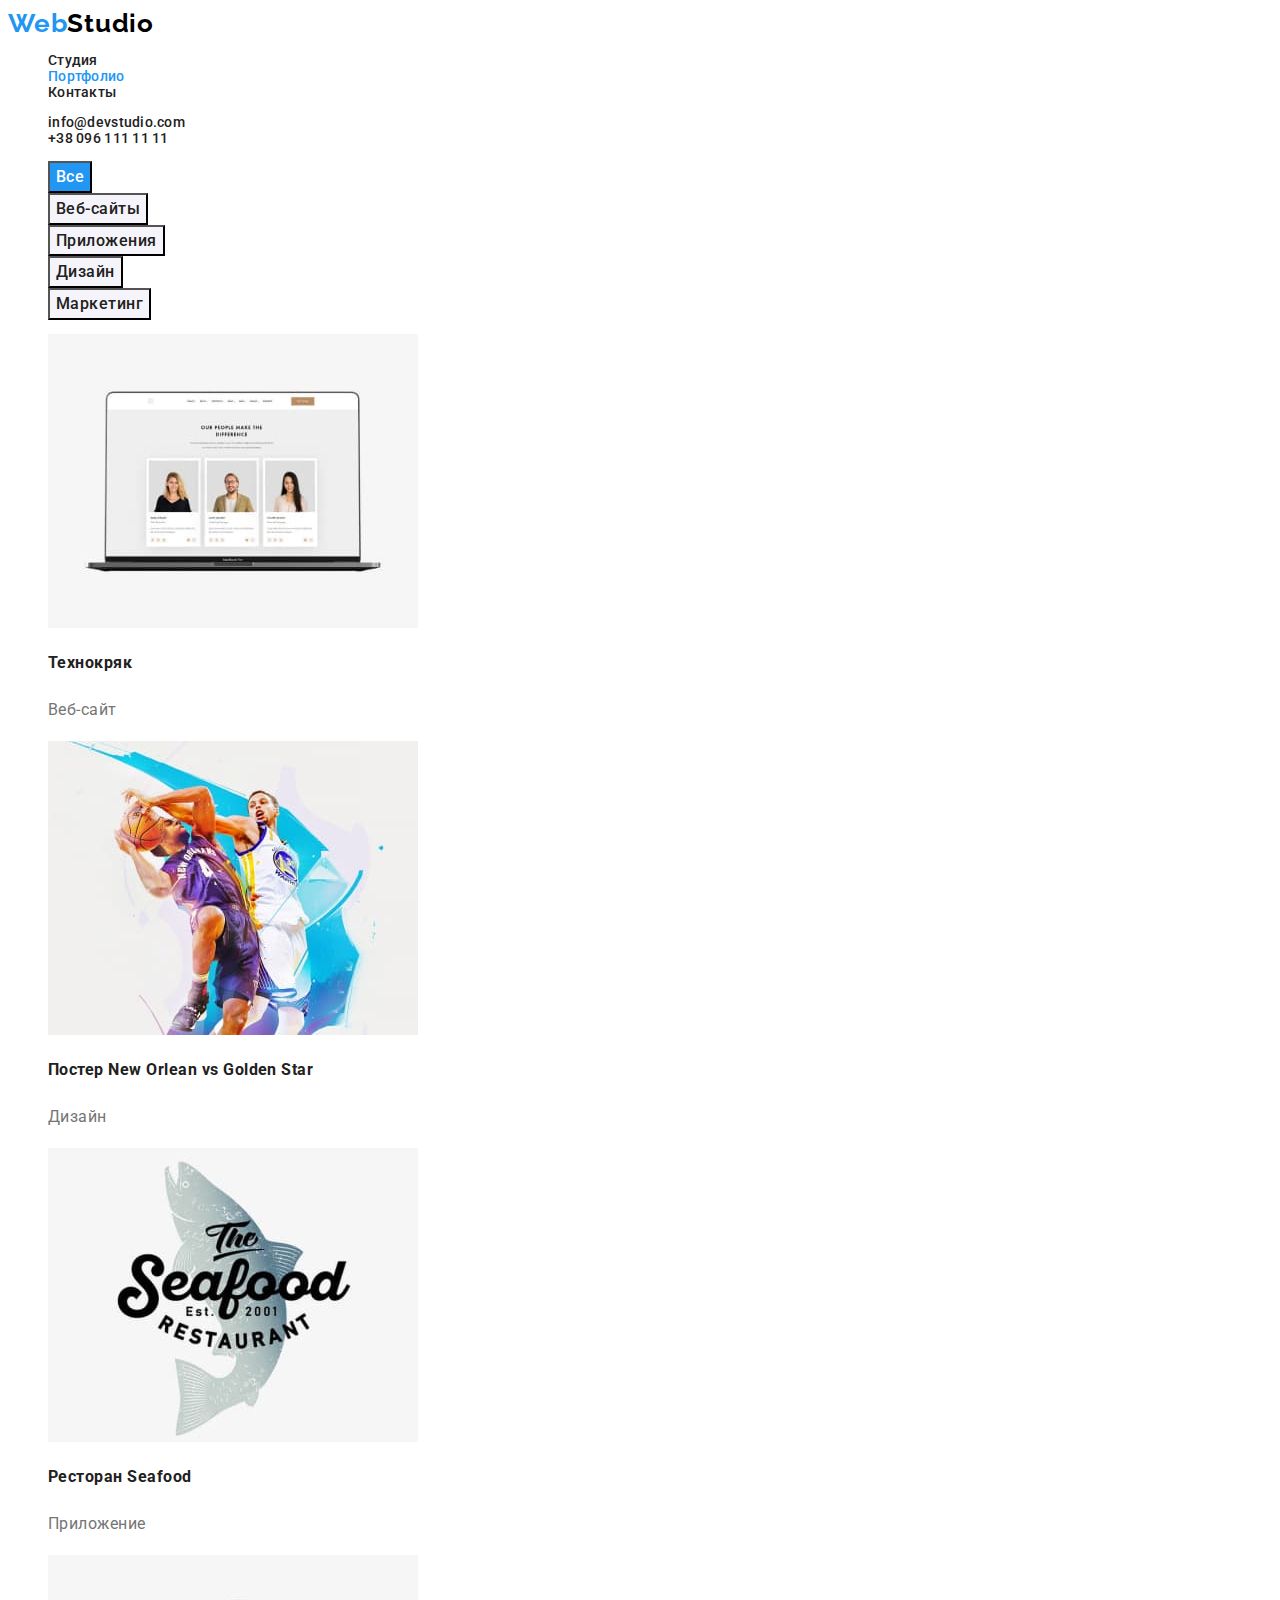
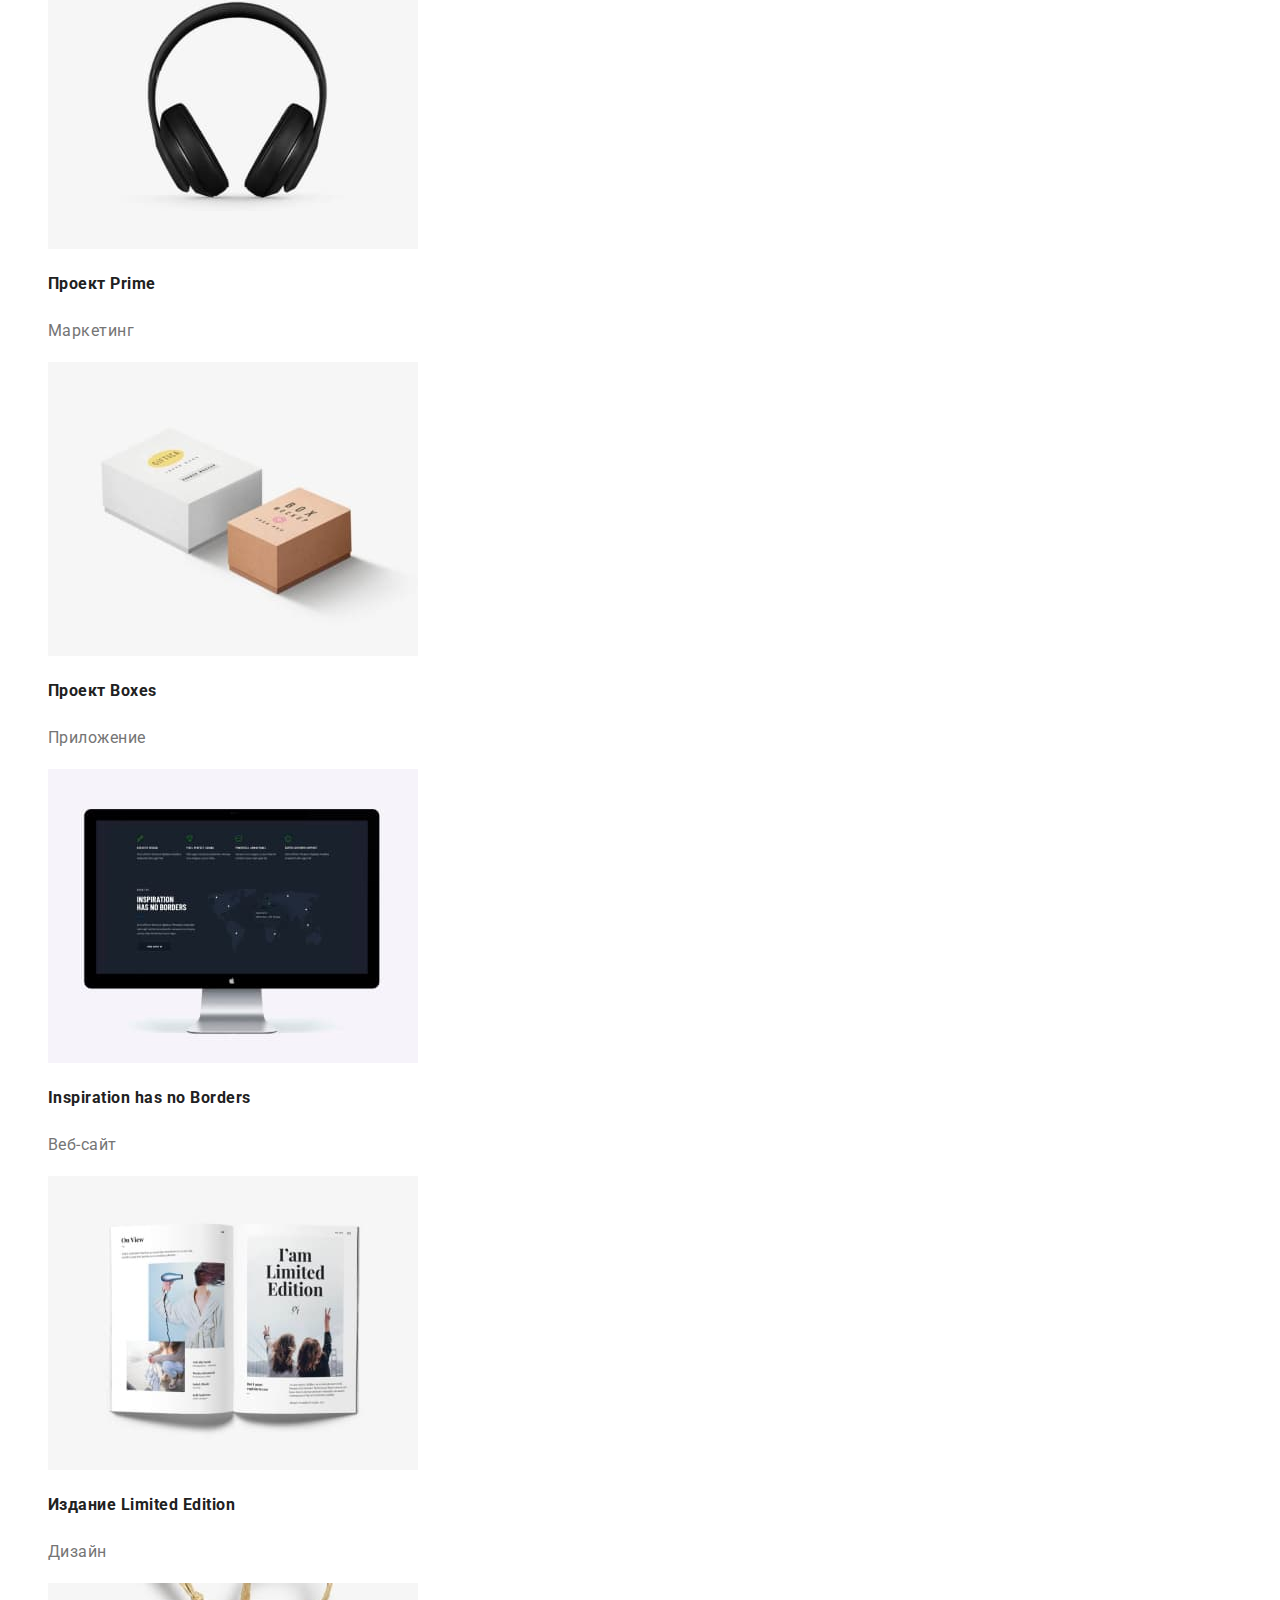
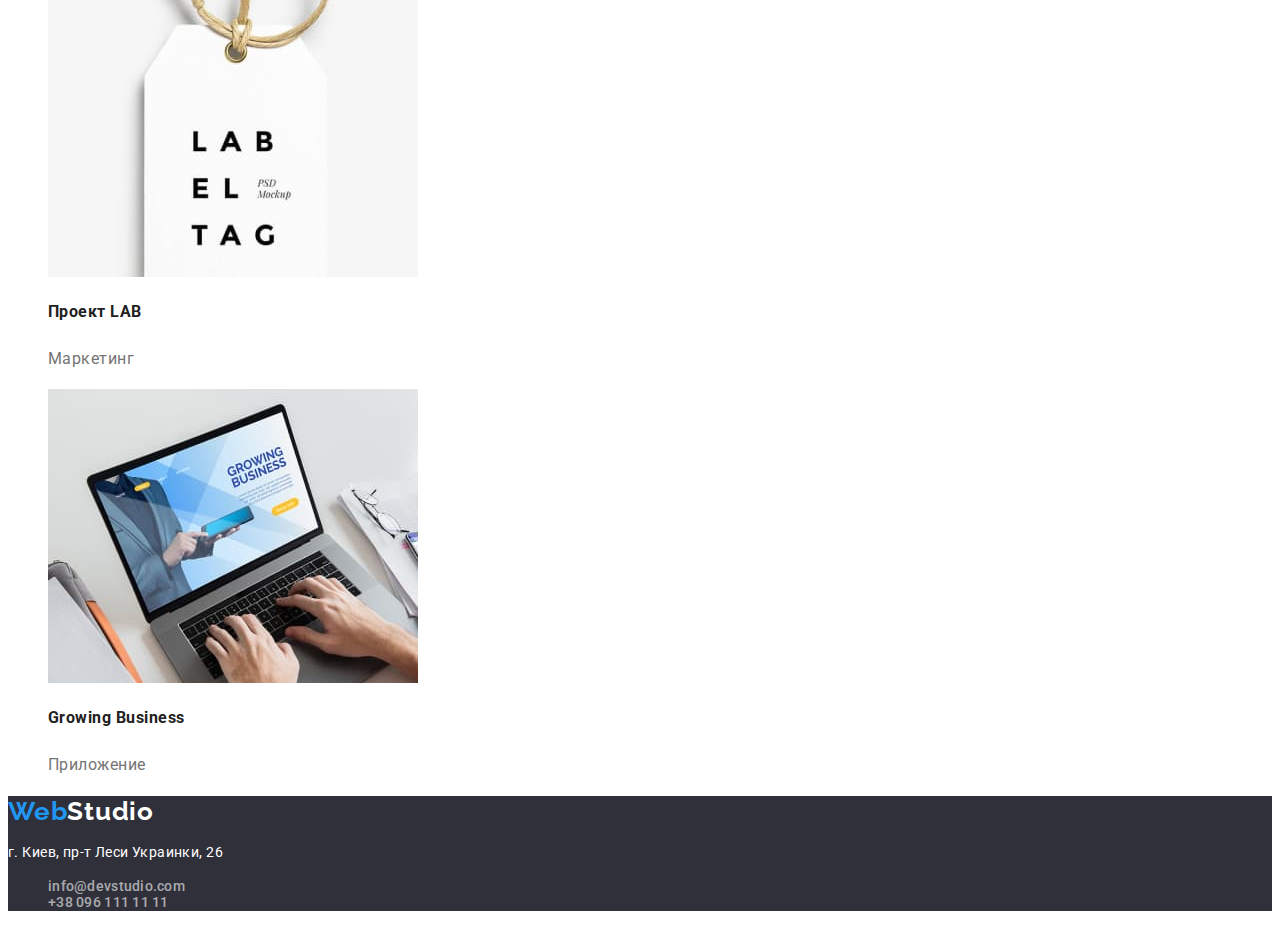
==== portfolio.html @ 0653e1d5 "copy files" ====
<!DOCTYPE html>
<html lang="ru">
  <head>
    <meta charset="UTF-8" />
    <meta http-equiv="X-UA-Compatible" content="IE=edge" />
    <meta name="viewport" content="width=device-width, initial-scale=1.0" />
    <link rel="preconnect" href="https://fonts.googleapis.com" />
    <link rel="preconnect" href="https://fonts.gstatic.com" crossorigin />
    <link
      href="https://fonts.googleapis.com/css2?family=Raleway:wght@700&family=Roboto:wght@400;500;700;900&display=swap"
      rel="stylesheet"
    />
    <title>Портфолио</title>
    <link rel="stylesheet" href="./css/styles.css" />
  </head>
  <body class="body">
    <header>
      <a class="logo" lang="en" href="./index.html"
        ><span class="blue_logo">Web</span>Studio</a
      >

      <nav>
        <!-- Навигация -->
        <ul class="site_nav list">
          <li><a href="./index.html" class="link">Студия</a></li>
          <li><a href="./portfolio.html" class="link current">Портфолио</a></li>
          <li><a href="" class="link">Контакты</a></li>
        </ul>
      </nav>
      <ul class="site_nav list">
        <li>
          <a href="mailto:info@devstudio.com" class="link"
            >info@devstudio.com</a
          >
        </li>
        <li><a href="tel:+380961111111" class="link">+38 096 111 11 11</a></li>
      </ul>
    </header>
    <main>
      <!-- Работы -->
      <section>
        <ul class="list">
          <li>
            <button type="button" class="port_button current">Все</button>
          </li>
          <li><button type="button" class="port_button">Веб-сайты</button></li>
          <li><button type="button" class="port_button">Приложения</button></li>
          <li><button type="button" class="port_button">Дизайн</button></li>
          <li><button type="button" class="port_button">Маркетинг</button></li>
        </ul>

        <ul class="list">
          <li>
            <img
              src="./images/gal01.jpg"
              width="370"
              height="294"
              alt="Технокряк"
            />
            <h3 class="gal_header">Технокряк</h3>
            <p class="gal_sub_header">Веб-сайт</p>
          </li>

          <li>
            <img
              src="./images/gal02.jpg"
              width="370"
              height="294"
              alt="Постер New Orlean vs Golden Star"
            />
            <h3 class="gal_header">Постер New Orlean vs Golden Star</h3>
            <p class="gal_sub_header">Дизайн</p>
          </li>

          <li>
            <img
              src="./images/gal03.jpg"
              width="370"
              height="294"
              alt="Ресторан Seafood"
            />
            <h3 class="gal_header">Ресторан Seafood</h3>
            <p class="gal_sub_header">Приложение</p>
          </li>

          <li>
            <img
              src="./images/gal04.jpg"
              width="370"
              height="294"
              alt="Проект Prime"
            />
            <h3 class="gal_header">Проект Prime</h3>
            <p class="gal_sub_header">Маркетинг</p>
          </li>

          <li>
            <img
              src="./images/gal05.jpg"
              width="370"
              height="294"
              alt="Проект Boxes"
            />
            <h3 class="gal_header">Проект Boxes</h3>
            <p class="gal_sub_header">Приложение</p>
          </li>

          <li>
            <img
              src="./images/gal06.jpg"
              width="370"
              height="294"
              alt="Inspiration has no Borders"
            />
            <h3 class="gal_header">Inspiration has no Borders</h3>
            <p class="gal_sub_header">Веб-сайт</p>
          </li>

          <li>
            <img
              src="./images/gal07.jpg"
              width="370"
              height="294"
              alt="Издание Limited Edition"
            />
            <h3 class="gal_header">Издание Limited Edition</h3>
            <p class="gal_sub_header">Дизайн</p>
          </li>

          <li>
            <img
              src="./images/gal08.jpg"
              width="370"
              height="294"
              alt="Проект LAB"
            />
            <h3 class="gal_header">Проект LAB</h3>
            <p class="gal_sub_header">Маркетинг</p>
          </li>

          <li>
            <img
              src="./images/gal09.jpg"
              width="370"
              height="294"
              alt="Growing Business"
            />
            <h3 class="gal_header">Growing Business</h3>
            <p class="gal_sub_header">Приложение</p>
          </li>
        </ul>
      </section>
    </main>

    <footer class="site_footer">
      <a class="logo" lang="en" href="./index.html"
        ><span class="blue_logo">Web</span>Studio</a
      >
      <address><p class="address">г. Киев, пр-т Леси Украинки, 26</p></address>
      <ul class="site_nav list">
        <li>
          <a href="mailto:info@devstudio.com" class="link"
            >info@devstudio.com</a
          >
        </li>
        <li><a href="tel:+380961111111" class="link">+38 096 111 11 11</a></li>
      </ul>
    </footer>
  </body>
</html>
---- css/styles.css ----
:root {
  --white: #fff;
  --black: #000;
  --grey: #757575;
  --blue: #2196f3;
  --dark_bg: #2f303a;
  --dark_text: #212121;
  --button_grey: #f5f4fa;
}

.body {
  color: var(--grey);
  font-family: roboto;
  font-size: 14px;
  font-weight: 400;
}

.list {
  list-style: none;
}

.logo {
  color: var(--black);
  font-family: raleway;
  font-size: 26px;
  font-weight: 700;
  text-decoration: none;
  font-style: normal;
  line-height: 1.19;
  letter-spacing: 0.03em;
}

.blue_logo {
  color: var(--blue);
}

.header {
}

.site_nav {
  font-style: normal;
  font-weight: 500;
  font-size: 14px;
  line-height: 1.14;
  letter-spacing: 0.02em;
}

.site_nav .link {
  color: var(--dark_text);
  text-decoration: none;
}

.site_nav .link:hover,
.site_nav .link:focus {
  color: var(--blue);
}

.site_nav .link.current {
  color: var(--blue);
}

.header1 {
  text-transform: uppercase;
  font-family: Roboto;
  font-style: normal;
  font-weight: 900;
  font-size: 44px;
  line-height: 1.36;
  text-align: center;
  letter-spacing: 0.06em;
}

.header2 {
  color: var(--dark_text);
  font-style: normal;
  font-weight: 700;
  font-size: 36px;
  line-height: 1.16;
  text-align: center;
  letter-spacing: 0.03em;
}

.hero {
  background-color: var(--dark_bg);
  color: var(--white);
}

.button {
  font-style: normal;
  font-size: 16px;
  line-height: 1.87;
  display: flex;
  align-items: center;
  text-align: center;
  letter-spacing: 0.06em;
  color: var(--white);
  background-color: var(--blue);
  font-weight: 700;
  cursor: pointer;

  box-shadow: 0px 4px 4px rgba(0, 0, 0, 0.15);
  border-radius: 4px;
}

.port_button {
  color: var(--dark_text);
  background-color: var(--button_grey);
  font-family: Roboto;
  font-style: normal;
  font-weight: 500;
  font-size: 16px;
  line-height: 1.62;
  text-align: center;
  letter-spacing: 0.03em;
  cursor: pointer;
}

.port_button.current {
  color: var(--white);
  background-color: var(--blue);
}
/* .features {
} */

.header3 {
  color: var(--black);
  font-weight: 700;
  text-transform: uppercase;
  font-style: normal;
  font-size: 14px;
  line-height: 1.14;
  letter-spacing: 0.03em;
}

.features_desc {
  font-style: normal;
  font-weight: normal;
  font-size: 14px;
  line-height: 1.71;
  letter-spacing: 0.03em;
}

.team {
  color: var(--grey);
  font-size: 16px;
}

.team_header {
  color: var(--dark_text);
  text-transform: none;
  font-style: normal;
  font-weight: 500;
  font-size: 16px;
  line-height: 1.18;
  text-align: center;
  letter-spacing: 0.03em;
}

.team_position {
  color: var(--grey);
  font-style: normal;
  font-weight: 400;
  font-size: 16px;
  line-height: 1.18;
  text-align: center;
  letter-spacing: 0.03em;
}

.team .header3 {
  color: var(--dark_text);
  text-transform: none;
  font-size: 16px;
}

.site_footer {
  background-color: var(--dark_bg);
  color: var(--white);
}

.site_footer .logo {
  color: var(--white);
}

.site_footer .link {
  color: rgba(255, 255, 255, 0.6);
  text-decoration: none;
}

.address {
  font-style: normal;
  font-weight: 400;
  font-size: 14px;
  line-height: 1.71;
  letter-spacing: 0.03em;
}

/* portfolio */

.gal_header {
  font-style: normal;
  font-weight: 700;
  font-size: 16px;
  line-height: 2;
  letter-spacing: 0.03em;
  color: var(--dark_text);
}

.gal_sub_header {
  font-style: normal;
  font-weight: 400;
  font-size: 16px;
  line-height: 1.87;
  letter-spacing: 0.03em;
  color: var(--grey);
}
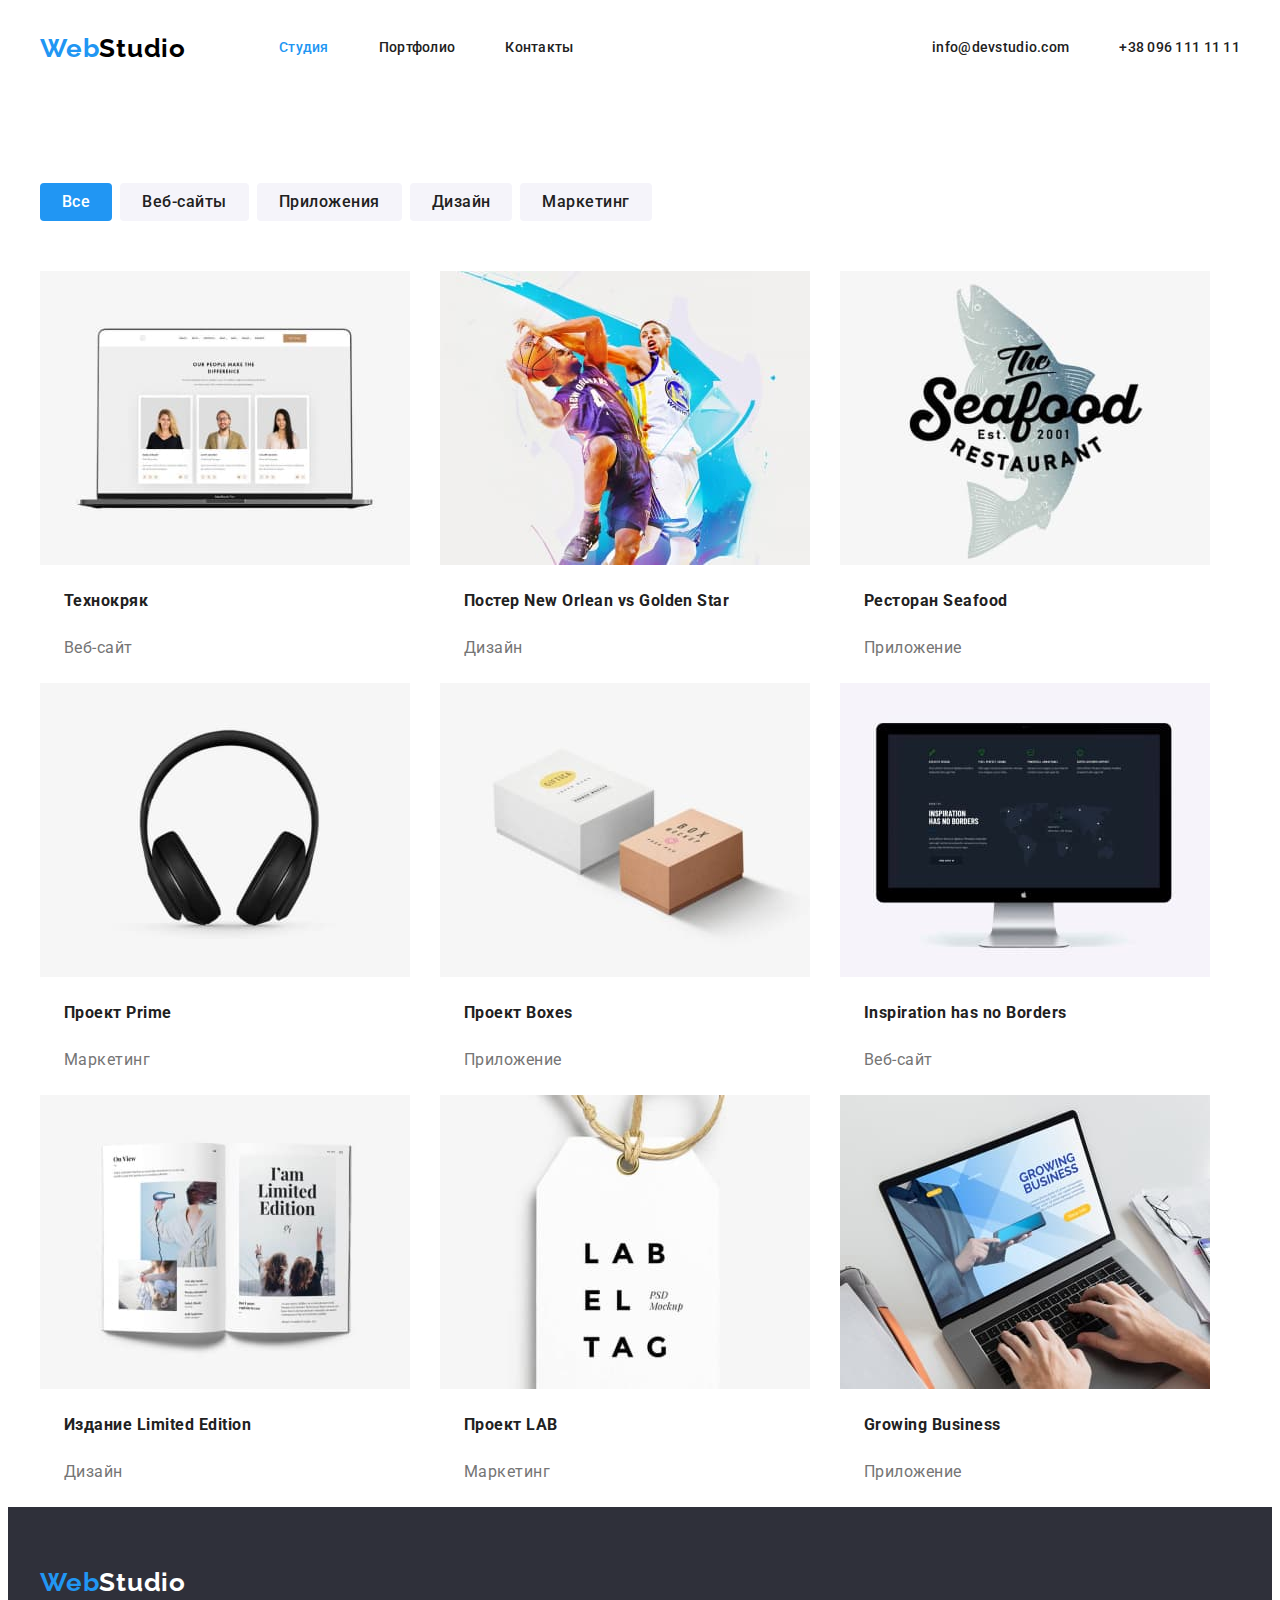
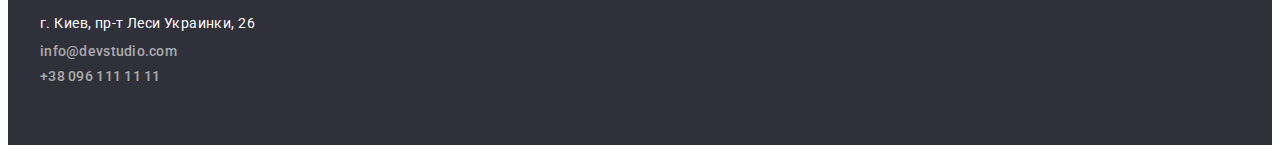
==== commit 6e98247d: "portfolio" ====
--- a/portfolio.html
+++ b/portfolio.html
@@ -14,157 +14,187 @@
     <link rel="stylesheet" href="./css/styles.css" />
   </head>
   <body class="body">
-    <header>
+    <header class="header">
+      <div class="container header_container">
+        <a class="logo" lang="en" href="./index.html"
+          ><span class="blue_logo">Web</span>Studio</a
+        >
+
+        <nav>
+          <!-- Навигация -->
+          <ul class="site_nav list">
+            <li class="header_item">
+              <a href="./index.html" class="link current">Студия</a>
+            </li>
+            <li class="header_item">
+              <a href="./portfolio.html" class="link">Портфолио</a>
+            </li>
+            <li class="header_item"><a href="" class="link">Контакты</a></li>
+          </ul>
+        </nav>
+        <div class="header_contacts">
+          <ul class="site_nav list">
+            <li class="header_mail">
+              <a href="mailto:info@devstudio.com" class="link"
+                >info@devstudio.com</a
+              >
+            </li>
+            <li>
+              <a href="tel:+380961111111" class="link">+38 096 111 11 11</a>
+            </li>
+          </ul>
+        </div>
+      </div>
+    </header>
+    <main>
+      <!-- Работы -->
+      <section class="portfolio">
+        <div class="container">
+        <ul class="list port_buttons">
+          <li class="port_buttons_item"><button type="button" class="port_button current">Все</button></li>
+          <li class="port_buttons_item"><button type="button" class="port_button">Веб-сайты</button></li>
+          <li class="port_buttons_item"><button type="button" class="port_button">Приложения</button></li>
+          <li class="port_buttons_item"><button type="button" class="port_button">Дизайн</button></li>
+          <li class="port_buttons_item"><button type="button" class="port_button">Маркетинг</button></li>
+        </ul>
+
+        <ul class="list gal_list">
+          <li class="gal_list_item">
+            <img
+              src="./images/gal01.jpg"
+              width="370"
+              height="294"
+              alt="Технокряк"
+            />
+            <div class="gal_list_text">
+            <h3 class="gal_header">Технокряк</h3>
+            <p class="gal_sub_header">Веб-сайт</p>
+            </div>
+          </li>
+
+          <li class="gal_list_item">
+            <img
+              src="./images/gal02.jpg"
+              width="370"
+              height="294"
+              alt="Постер New Orlean vs Golden Star"
+            />
+            <div class="gal_list_text">
+            <h3 class="gal_header">Постер New Orlean vs Golden Star</h3>
+            <p class="gal_sub_header">Дизайн</p>
+            </div>
+          </li>
+
+          <li class="gal_list_item">
+            <img
+              src="./images/gal03.jpg"
+              width="370"
+              height="294"
+              alt="Ресторан Seafood"
+            />
+            <div class="gal_list_text">
+            <h3 class="gal_header">Ресторан Seafood</h3>
+            <p class="gal_sub_header">Приложение</p>
+            </div>
+          </li>
+
+          <li class="gal_list_item">
+            <img
+              src="./images/gal04.jpg"
+              width="370"
+              height="294"
+              alt="Проект Prime"
+            />
+            <div class="gal_list_text">
+            <h3 class="gal_header">Проект Prime</h3>
+            <p class="gal_sub_header">Маркетинг</p>
+            </div>
+          </li>
+
+          <li class="gal_list_item">
+            <img
+              src="./images/gal05.jpg"
+              width="370"
+              height="294"
+              alt="Проект Boxes"
+            />
+            <div class="gal_list_text">
+            <h3 class="gal_header">Проект Boxes</h3>
+            <p class="gal_sub_header">Приложение</p>
+            </div>
+          </li>
+
+          <li class="gal_list_item">
+            <img
+              src="./images/gal06.jpg"
+              width="370"
+              height="294"
+              alt="Inspiration has no Borders"
+            />
+            <div class="gal_list_text">
+            <h3 class="gal_header">Inspiration has no Borders</h3>
+            <p class="gal_sub_header">Веб-сайт</p>
+            </div>
+          </li>
+
+          <li class="gal_list_item">
+            <img
+              src="./images/gal07.jpg"
+              width="370"
+              height="294"
+              alt="Издание Limited Edition"
+            />
+            <div class="gal_list_text">
+            <h3 class="gal_header">Издание Limited Edition</h3>
+            <p class="gal_sub_header">Дизайн</p>
+            </div>
+          </li>
+
+          <li class="gal_list_item">
+            <img
+              src="./images/gal08.jpg"
+              width="370"
+              height="294"
+              alt="Проект LAB"
+            />
+            <div class="gal_list_text">
+            <h3 class="gal_header">Проект LAB</h3>
+            <p class="gal_sub_header">Маркетинг</p>
+            </div>
+          </li>
+
+          <li class="gal_list_item">
+            <img
+              src="./images/gal09.jpg"
+              width="370"
+              height="294"
+              alt="Growing Business"
+            />
+            <div class="gal_list_text">
+            <h3 class="gal_header">Growing Business</h3>
+            <p class="gal_sub_header">Приложение</p>
+            </div>
+          </li>
+        </ul>
+        </div>
+      </section>
+    </main>
+
+     <footer class="site_footer">
+      <div class="container">
       <a class="logo" lang="en" href="./index.html"
         ><span class="blue_logo">Web</span>Studio</a
       >
-
-      <nav>
-        <!-- Навигация -->
-        <ul class="site_nav list">
-          <li><a href="./index.html" class="link">Студия</a></li>
-          <li><a href="./portfolio.html" class="link current">Портфолио</a></li>
-          <li><a href="" class="link">Контакты</a></li>
-        </ul>
-      </nav>
-      <ul class="site_nav list">
-        <li>
+      <address><p class="address">г. Киев, пр-т Леси Украинки, 26</p></address>
+      <ul class="site_nav list footer_contacts">
+        <li class="footer_contacts_item">
           <a href="mailto:info@devstudio.com" class="link"
             >info@devstudio.com</a
           >
         </li>
         <li><a href="tel:+380961111111" class="link">+38 096 111 11 11</a></li>
       </ul>
-    </header>
-    <main>
-      <!-- Работы -->
-      <section>
-        <ul class="list">
-          <li>
-            <button type="button" class="port_button current">Все</button>
-          </li>
-          <li><button type="button" class="port_button">Веб-сайты</button></li>
-          <li><button type="button" class="port_button">Приложения</button></li>
-          <li><button type="button" class="port_button">Дизайн</button></li>
-          <li><button type="button" class="port_button">Маркетинг</button></li>
-        </ul>
-
-        <ul class="list">
-          <li>
-            <img
-              src="./images/gal01.jpg"
-              width="370"
-              height="294"
-              alt="Технокряк"
-            />
-            <h3 class="gal_header">Технокряк</h3>
-            <p class="gal_sub_header">Веб-сайт</p>
-          </li>
-
-          <li>
-            <img
-              src="./images/gal02.jpg"
-              width="370"
-              height="294"
-              alt="Постер New Orlean vs Golden Star"
-            />
-            <h3 class="gal_header">Постер New Orlean vs Golden Star</h3>
-            <p class="gal_sub_header">Дизайн</p>
-          </li>
-
-          <li>
-            <img
-              src="./images/gal03.jpg"
-              width="370"
-              height="294"
-              alt="Ресторан Seafood"
-            />
-            <h3 class="gal_header">Ресторан Seafood</h3>
-            <p class="gal_sub_header">Приложение</p>
-          </li>
-
-          <li>
-            <img
-              src="./images/gal04.jpg"
-              width="370"
-              height="294"
-              alt="Проект Prime"
-            />
-            <h3 class="gal_header">Проект Prime</h3>
-            <p class="gal_sub_header">Маркетинг</p>
-          </li>
-
-          <li>
-            <img
-              src="./images/gal05.jpg"
-              width="370"
-              height="294"
-              alt="Проект Boxes"
-            />
-            <h3 class="gal_header">Проект Boxes</h3>
-            <p class="gal_sub_header">Приложение</p>
-          </li>
-
-          <li>
-            <img
-              src="./images/gal06.jpg"
-              width="370"
-              height="294"
-              alt="Inspiration has no Borders"
-            />
-            <h3 class="gal_header">Inspiration has no Borders</h3>
-            <p class="gal_sub_header">Веб-сайт</p>
-          </li>
-
-          <li>
-            <img
-              src="./images/gal07.jpg"
-              width="370"
-              height="294"
-              alt="Издание Limited Edition"
-            />
-            <h3 class="gal_header">Издание Limited Edition</h3>
-            <p class="gal_sub_header">Дизайн</p>
-          </li>
-
-          <li>
-            <img
-              src="./images/gal08.jpg"
-              width="370"
-              height="294"
-              alt="Проект LAB"
-            />
-            <h3 class="gal_header">Проект LAB</h3>
-            <p class="gal_sub_header">Маркетинг</p>
-          </li>
-
-          <li>
-            <img
-              src="./images/gal09.jpg"
-              width="370"
-              height="294"
-              alt="Growing Business"
-            />
-            <h3 class="gal_header">Growing Business</h3>
-            <p class="gal_sub_header">Приложение</p>
-          </li>
-        </ul>
-      </section>
-    </main>
-
-    <footer class="site_footer">
-      <a class="logo" lang="en" href="./index.html"
-        ><span class="blue_logo">Web</span>Studio</a
-      >
-      <address><p class="address">г. Киев, пр-т Леси Украинки, 26</p></address>
-      <ul class="site_nav list">
-        <li>
-          <a href="mailto:info@devstudio.com" class="link"
-            >info@devstudio.com</a
-          >
-        </li>
-        <li><a href="tel:+380961111111" class="link">+38 096 111 11 11</a></li>
-      </ul>
+      </div>
     </footer>
   </body>
 </html>
--- a/css/styles.css
+++ b/css/styles.css
@@ -8,16 +8,50 @@
   --button_grey: #f5f4fa;
 }
 
+p, h1, h2, h3 {
+  margin 0;
+}
+
+ul {
+  margin: 0;
+  padding-left: 0;
+}
+
+img {
+  display: block;
+}
+
+/* common */
+
 .body {
   color: var(--grey);
   font-family: roboto;
   font-size: 14px;
   font-weight: 400;
+  max-width: 1600px;
 }
 
 .list {
   list-style: none;
 }
+
+.visually-hidden {
+    position: absolute;
+    width: 1px;
+    height: 1px;
+    margin: -1px;
+    padding: 0;
+    overflow: hidden;
+    border: 0;
+    clip: rect(0 0 0 0);
+}
+
+.container {
+  margin: 0 auto;
+  width: 1200px;
+}
+
+/* header */
 
 .logo {
   color: var(--black);
@@ -28,6 +62,7 @@
   font-style: normal;
   line-height: 1.19;
   letter-spacing: 0.03em;
+  margin-right: 93px;
 }
 
 .blue_logo {
@@ -35,6 +70,28 @@
 }
 
 .header {
+  display: flex;
+}
+
+.header_container {
+  padding-top: 25px;
+  padding-bottom: 25px;
+  display: flex;
+  align-items: center;
+  padding-left: 15px;
+  padding-right: 15px;
+}
+
+.header_item:not(:last-child) {
+  margin-right: 50px;
+}
+
+.header_contacts {
+  margin-left: auto;
+}
+
+.header_mail {
+  margin-right: 50px;
 }
 
 .site_nav {
@@ -43,6 +100,7 @@
   font-size: 14px;
   line-height: 1.14;
   letter-spacing: 0.02em;
+  display: flex;
 }
 
 .site_nav .link {
@@ -59,15 +117,14 @@
   color: var(--blue);
 }
 
-.header1 {
+.hero_header {
   text-transform: uppercase;
   font-family: Roboto;
   font-style: normal;
   font-weight: 900;
   font-size: 44px;
   line-height: 1.36;
-  text-align: center;
-  letter-spacing: 0.06em;
+  letter-spacing: 0.06em;  
 }
 
 .header2 {
@@ -78,49 +135,57 @@
   line-height: 1.16;
   text-align: center;
   letter-spacing: 0.03em;
-}
+  margin-bottom: 50px;
+}
+
+/* hero section */
 
 .hero {
   background-color: var(--dark_bg);
   color: var(--white);
+  padding-top: 200px;
+  padding-bottom: 200px;
+  text-align: center;
+}
+
+.hero_container {
+  margin: 0 auto;
+  max-width: 696px;
 }
 
 .button {
+  padding: 10px 32px;
   font-style: normal;
   font-size: 16px;
   line-height: 1.87;
-  display: flex;
-  align-items: center;
   text-align: center;
   letter-spacing: 0.06em;
   color: var(--white);
   background-color: var(--blue);
   font-weight: 700;
   cursor: pointer;
-
-  box-shadow: 0px 4px 4px rgba(0, 0, 0, 0.15);
   border-radius: 4px;
-}
-
-.port_button {
-  color: var(--dark_text);
-  background-color: var(--button_grey);
-  font-family: Roboto;
-  font-style: normal;
-  font-weight: 500;
-  font-size: 16px;
-  line-height: 1.62;
-  text-align: center;
-  letter-spacing: 0.03em;
-  cursor: pointer;
-}
-
-.port_button.current {
-  color: var(--white);
-  background-color: var(--blue);
-}
-/* .features {
-} */
+  border-width: 0;
+}
+
+    /* features section*/
+
+.features {
+  padding-top: 94px;
+  padding-bottom: 94px;
+  min-width: 1170px;
+  text-align: left;
+  margin: 0 auto;
+}
+
+.feautures_list {
+display: flex;
+margin-left: -27px;
+}
+
+.feautures_item {
+flex-basis: calc(100% / 4 -30px);
+}
 
 .header3 {
   color: var(--black);
@@ -140,11 +205,44 @@
   letter-spacing: 0.03em;
 }
 
+/* services */
+
+.services {
+}
+
+.services_list {
+  display: flex;
+  margin-bottom: 94px;
+}
+
+.services_item:not(:last-child) {
+  margin-right: 30px;
+}
+
+/* team section */
+
 .team {
   color: var(--grey);
   font-size: 16px;
 }
 
+.team_section {
+margin-bottom: 94px;
+}
+
+.team_list {
+  display: flex;
+
+}
+
+.team_list_item {
+margin-right: 30px;
+width: calc((100% - 120px) / 4);
+box-shadow: 0px 1px 3px rgba(0, 0, 0, 0.12), 0px 1px 1px rgba(0, 0, 0, 0.14), 0px 2px 1px rgba(0, 0, 0, 0.2);
+border-radius: 0px 0px 4px 4px;
+
+}
+
 .team_header {
   color: var(--dark_text);
   text-transform: none;
@@ -172,9 +270,22 @@
   font-size: 16px;
 }
 
+/* footer section */
+
 .site_footer {
+  display: block;
   background-color: var(--dark_bg);
   color: var(--white);
+  padding-top: 60px;
+  padding-bottom: 60px;
+}
+
+.footer_contacts {
+  display: block;
+}
+
+.footer_contacts_item {
+  margin-bottom: 9px;
 }
 
 .site_footer .logo {
@@ -187,6 +298,7 @@
 }
 
 .address {
+  margin-bottom: 9px;
   font-style: normal;
   font-weight: 400;
   font-size: 14px;
@@ -194,7 +306,57 @@
   letter-spacing: 0.03em;
 }
 
-/* portfolio */
+/* portfolio page */
+
+.portfolio {
+margin-top: 94px;
+}
+
+.port_buttons {
+  display: flex;
+  align-content: center;
+  margin-bottom: 50px;
+}
+
+ .port_buttons_item:not(:last-child) {
+margin-right: 8px;
+ }
+
+.port_button {
+  color: var(--dark_text);
+  background-color: var(--button_grey);
+  font-family: Roboto;
+  font-style: normal;
+  font-weight: 500;
+  font-size: 16px;
+  line-height: 1.62;
+  text-align: center;
+  letter-spacing: 0.03em;
+  cursor: pointer;
+  border: 0px;
+  border-radius: 4px;
+  padding: 6px 22px 6px 22px;
+}
+
+.port_button.current {
+  color: var(--white);
+  background-color: var(--blue);
+}
+
+.gal_list {
+display: flex;
+flex-wrap: wrap;
+}
+
+.gal_list_item {
+margin-right: 30px;
+/* width: calc((100% - 90px) / 3); */
+/* flex-basis: calc((100% - 90px) / 3); */
+}
+
+.gal_list_text {
+  margin: 20px 24px;
+}
 
 .gal_header {
   font-style: normal;
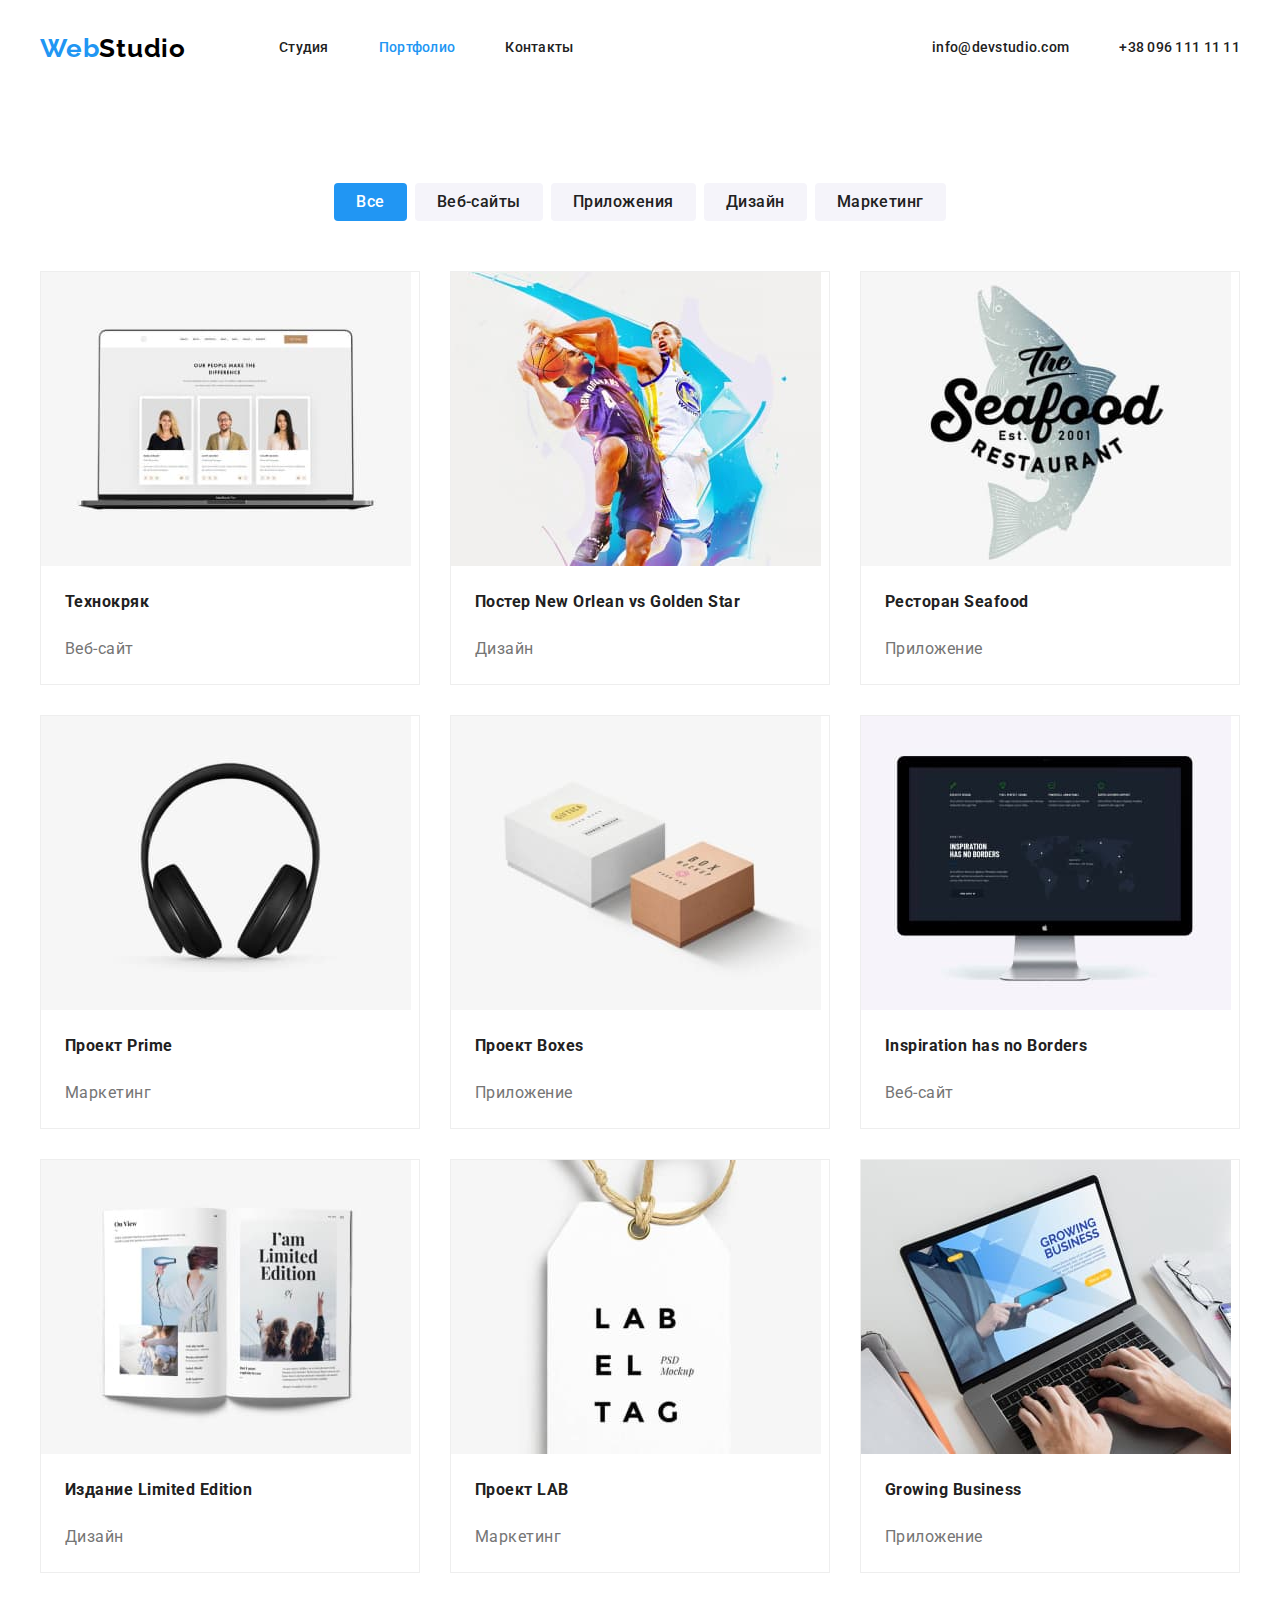
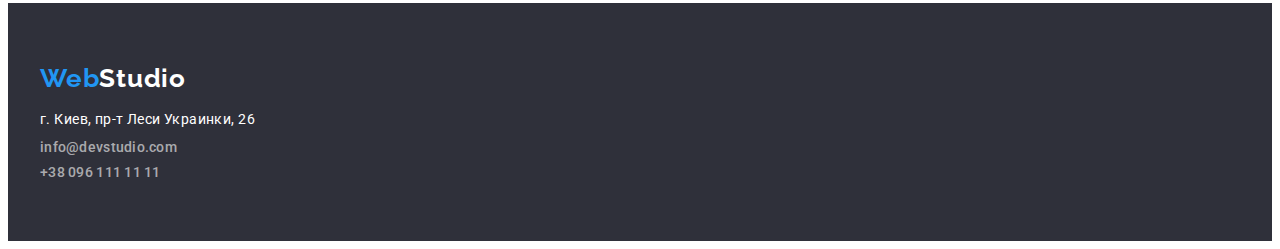
==== commit cef9a6eb: "fixing" ====
--- a/portfolio.html
+++ b/portfolio.html
@@ -24,10 +24,10 @@
           <!-- Навигация -->
           <ul class="site_nav list">
             <li class="header_item">
-              <a href="./index.html" class="link current">Студия</a>
+              <a href="./index.html" class="link">Студия</a>
             </li>
             <li class="header_item">
-              <a href="./portfolio.html" class="link">Портфолио</a>
+              <a href="./portfolio.html" class="link current">Портфолио</a>
             </li>
             <li class="header_item"><a href="" class="link">Контакты</a></li>
           </ul>
--- a/css/styles.css
+++ b/css/styles.css
@@ -19,6 +19,8 @@
 
 img {
   display: block;
+  max-width: 100%;
+  height: auto;
 }
 
 /* common */
@@ -48,6 +50,8 @@
 
 .container {
   margin: 0 auto;
+  padding-left: 15px;
+  padding-right: 15px;  
   width: 1200px;
 }
 
@@ -172,7 +176,6 @@
 
 .features {
   padding-top: 94px;
-  padding-bottom: 94px;
   min-width: 1170px;
   text-align: left;
   margin: 0 auto;
@@ -208,11 +211,12 @@
 /* services */
 
 .services {
+  padding-top: 94px;
+  padding-bottom: 94px;
 }
 
 .services_list {
   display: flex;
-  margin-bottom: 94px;
 }
 
 .services_item:not(:last-child) {
@@ -223,7 +227,10 @@
 
 .team {
   color: var(--grey);
-  font-size: 16px;
+  background-color: #F5F4FA;
+  font-size: 16px;
+  padding-top: 94px;
+  padding-bottom: 94px;
 }
 
 .team_section {
@@ -232,14 +239,13 @@
 
 .team_list {
   display: flex;
-
 }
 
 .team_list_item {
-margin-right: 30px;
-width: calc((100% - 120px) / 4);
-box-shadow: 0px 1px 3px rgba(0, 0, 0, 0.12), 0px 1px 1px rgba(0, 0, 0, 0.14), 0px 2px 1px rgba(0, 0, 0, 0.2);
-border-radius: 0px 0px 4px 4px;
+  margin-right: 30px;
+  width: calc((100% - 120px) / 4);
+  box-shadow: 0px 1px 3px rgba(0, 0, 0, 0.12), 0px 1px 1px rgba(0, 0, 0, 0.14), 0px 2px 1px rgba(0, 0, 0, 0.2);
+  border-radius: 0px 0px 4px 4px;
 
 }
 
@@ -268,6 +274,10 @@
   color: var(--dark_text);
   text-transform: none;
   font-size: 16px;
+}
+
+.team_text {
+  padding: 30px;
 }
 
 /* footer section */
@@ -314,7 +324,7 @@
 
 .port_buttons {
   display: flex;
-  align-content: center;
+  justify-content: center;
   margin-bottom: 50px;
 }
 
@@ -346,12 +356,15 @@
 .gal_list {
 display: flex;
 flex-wrap: wrap;
+margin-left: -30px;
 }
 
 .gal_list_item {
-margin-right: 30px;
-/* width: calc((100% - 90px) / 3); */
-/* flex-basis: calc((100% - 90px) / 3); */
+margin-left: 30px;
+margin-bottom: 30px;
+flex-basis: calc((100% - 90px) / 3);
+border: 1px solid #EEEEEE;
+box-sizing: border-box;
 }
 
 .gal_list_text {
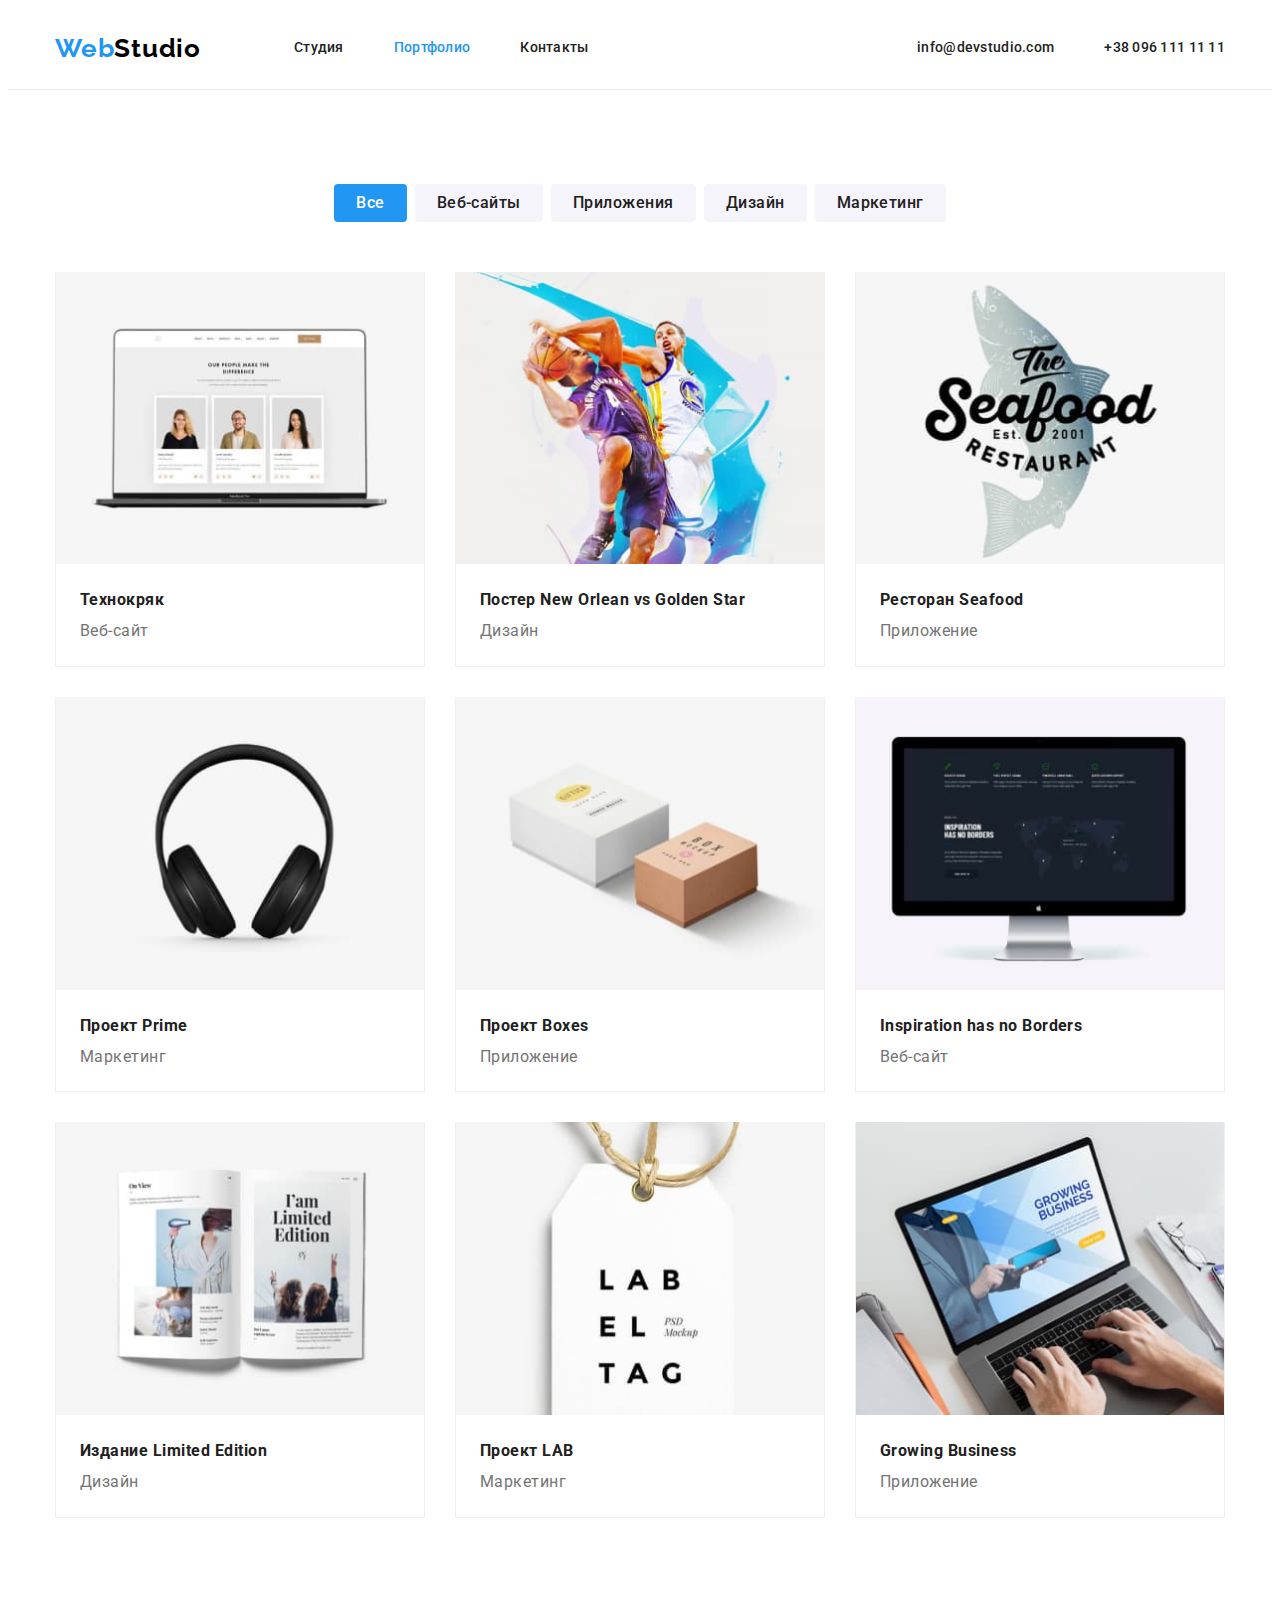
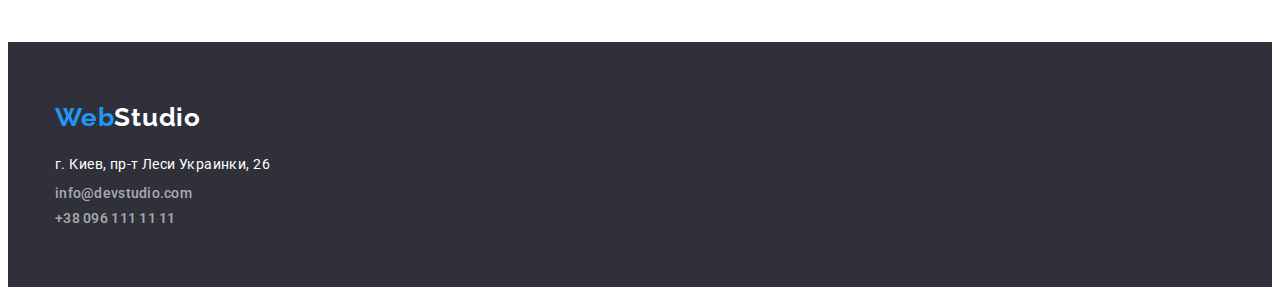
==== commit 58e9fa92: "corrections" ====
--- a/portfolio.html
+++ b/portfolio.html
@@ -14,7 +14,7 @@
     <link rel="stylesheet" href="./css/styles.css" />
   </head>
   <body class="body">
-    <header class="header">
+    <header class="header header_border">
       <div class="container header_container">
         <a class="logo" lang="en" href="./index.html"
           ><span class="blue_logo">Web</span>Studio</a
@@ -50,150 +50,164 @@
       <!-- Работы -->
       <section class="portfolio">
         <div class="container">
-        <ul class="list port_buttons">
-          <li class="port_buttons_item"><button type="button" class="port_button current">Все</button></li>
-          <li class="port_buttons_item"><button type="button" class="port_button">Веб-сайты</button></li>
-          <li class="port_buttons_item"><button type="button" class="port_button">Приложения</button></li>
-          <li class="port_buttons_item"><button type="button" class="port_button">Дизайн</button></li>
-          <li class="port_buttons_item"><button type="button" class="port_button">Маркетинг</button></li>
-        </ul>
-
-        <ul class="list gal_list">
-          <li class="gal_list_item">
-            <img
-              src="./images/gal01.jpg"
-              width="370"
-              height="294"
-              alt="Технокряк"
-            />
-            <div class="gal_list_text">
-            <h3 class="gal_header">Технокряк</h3>
-            <p class="gal_sub_header">Веб-сайт</p>
-            </div>
-          </li>
-
-          <li class="gal_list_item">
-            <img
-              src="./images/gal02.jpg"
-              width="370"
-              height="294"
-              alt="Постер New Orlean vs Golden Star"
-            />
-            <div class="gal_list_text">
-            <h3 class="gal_header">Постер New Orlean vs Golden Star</h3>
-            <p class="gal_sub_header">Дизайн</p>
-            </div>
-          </li>
-
-          <li class="gal_list_item">
-            <img
-              src="./images/gal03.jpg"
-              width="370"
-              height="294"
-              alt="Ресторан Seafood"
-            />
-            <div class="gal_list_text">
-            <h3 class="gal_header">Ресторан Seafood</h3>
-            <p class="gal_sub_header">Приложение</p>
-            </div>
-          </li>
-
-          <li class="gal_list_item">
-            <img
-              src="./images/gal04.jpg"
-              width="370"
-              height="294"
-              alt="Проект Prime"
-            />
-            <div class="gal_list_text">
-            <h3 class="gal_header">Проект Prime</h3>
-            <p class="gal_sub_header">Маркетинг</p>
-            </div>
-          </li>
-
-          <li class="gal_list_item">
-            <img
-              src="./images/gal05.jpg"
-              width="370"
-              height="294"
-              alt="Проект Boxes"
-            />
-            <div class="gal_list_text">
-            <h3 class="gal_header">Проект Boxes</h3>
-            <p class="gal_sub_header">Приложение</p>
-            </div>
-          </li>
-
-          <li class="gal_list_item">
-            <img
-              src="./images/gal06.jpg"
-              width="370"
-              height="294"
-              alt="Inspiration has no Borders"
-            />
-            <div class="gal_list_text">
-            <h3 class="gal_header">Inspiration has no Borders</h3>
-            <p class="gal_sub_header">Веб-сайт</p>
-            </div>
-          </li>
-
-          <li class="gal_list_item">
-            <img
-              src="./images/gal07.jpg"
-              width="370"
-              height="294"
-              alt="Издание Limited Edition"
-            />
-            <div class="gal_list_text">
-            <h3 class="gal_header">Издание Limited Edition</h3>
-            <p class="gal_sub_header">Дизайн</p>
-            </div>
-          </li>
-
-          <li class="gal_list_item">
-            <img
-              src="./images/gal08.jpg"
-              width="370"
-              height="294"
-              alt="Проект LAB"
-            />
-            <div class="gal_list_text">
-            <h3 class="gal_header">Проект LAB</h3>
-            <p class="gal_sub_header">Маркетинг</p>
-            </div>
-          </li>
-
-          <li class="gal_list_item">
-            <img
-              src="./images/gal09.jpg"
-              width="370"
-              height="294"
-              alt="Growing Business"
-            />
-            <div class="gal_list_text">
-            <h3 class="gal_header">Growing Business</h3>
-            <p class="gal_sub_header">Приложение</p>
-            </div>
-          </li>
-        </ul>
+          <ul class="list port_buttons">
+            <li class="port_buttons_item">
+              <button type="button" class="port_button current">Все</button>
+            </li>
+            <li class="port_buttons_item">
+              <button type="button" class="port_button">Веб-сайты</button>
+            </li>
+            <li class="port_buttons_item">
+              <button type="button" class="port_button">Приложения</button>
+            </li>
+            <li class="port_buttons_item">
+              <button type="button" class="port_button">Дизайн</button>
+            </li>
+            <li class="port_buttons_item">
+              <button type="button" class="port_button">Маркетинг</button>
+            </li>
+          </ul>
+
+          <ul class="list gal_list">
+            <li class="gal_list_item">
+              <img
+                src="./images/gal01.jpg"
+                width="370"
+                height="294"
+                alt="Технокряк"
+              />
+              <div class="gal_list_text">
+                <h3 class="gal_header">Технокряк</h3>
+                <p class="gal_sub_header">Веб-сайт</p>
+              </div>
+            </li>
+
+            <li class="gal_list_item">
+              <img
+                src="./images/gal02.jpg"
+                width="370"
+                height="294"
+                alt="Постер New Orlean vs Golden Star"
+              />
+              <div class="gal_list_text">
+                <h3 class="gal_header">Постер New Orlean vs Golden Star</h3>
+                <p class="gal_sub_header">Дизайн</p>
+              </div>
+            </li>
+
+            <li class="gal_list_item">
+              <img
+                src="./images/gal03.jpg"
+                width="370"
+                height="294"
+                alt="Ресторан Seafood"
+              />
+              <div class="gal_list_text">
+                <h3 class="gal_header">Ресторан Seafood</h3>
+                <p class="gal_sub_header">Приложение</p>
+              </div>
+            </li>
+
+            <li class="gal_list_item">
+              <img
+                src="./images/gal04.jpg"
+                width="370"
+                height="294"
+                alt="Проект Prime"
+              />
+              <div class="gal_list_text">
+                <h3 class="gal_header">Проект Prime</h3>
+                <p class="gal_sub_header">Маркетинг</p>
+              </div>
+            </li>
+
+            <li class="gal_list_item">
+              <img
+                src="./images/gal05.jpg"
+                width="370"
+                height="294"
+                alt="Проект Boxes"
+              />
+              <div class="gal_list_text">
+                <h3 class="gal_header">Проект Boxes</h3>
+                <p class="gal_sub_header">Приложение</p>
+              </div>
+            </li>
+
+            <li class="gal_list_item">
+              <img
+                src="./images/gal06.jpg"
+                width="370"
+                height="294"
+                alt="Inspiration has no Borders"
+              />
+              <div class="gal_list_text">
+                <h3 class="gal_header">Inspiration has no Borders</h3>
+                <p class="gal_sub_header">Веб-сайт</p>
+              </div>
+            </li>
+
+            <li class="gal_list_item">
+              <img
+                src="./images/gal07.jpg"
+                width="370"
+                height="294"
+                alt="Издание Limited Edition"
+              />
+              <div class="gal_list_text">
+                <h3 class="gal_header">Издание Limited Edition</h3>
+                <p class="gal_sub_header">Дизайн</p>
+              </div>
+            </li>
+
+            <li class="gal_list_item">
+              <img
+                src="./images/gal08.jpg"
+                width="370"
+                height="294"
+                alt="Проект LAB"
+              />
+              <div class="gal_list_text">
+                <h3 class="gal_header">Проект LAB</h3>
+                <p class="gal_sub_header">Маркетинг</p>
+              </div>
+            </li>
+
+            <li class="gal_list_item">
+              <img
+                src="./images/gal09.jpg"
+                width="370"
+                height="294"
+                alt="Growing Business"
+              />
+              <div class="gal_list_text">
+                <h3 class="gal_header">Growing Business</h3>
+                <p class="gal_sub_header">Приложение</p>
+              </div>
+            </li>
+          </ul>
         </div>
       </section>
     </main>
 
-     <footer class="site_footer">
+    <footer class="site_footer">
       <div class="container">
-      <a class="logo" lang="en" href="./index.html"
-        ><span class="blue_logo">Web</span>Studio</a
-      >
-      <address><p class="address">г. Киев, пр-т Леси Украинки, 26</p></address>
-      <ul class="site_nav list footer_contacts">
-        <li class="footer_contacts_item">
-          <a href="mailto:info@devstudio.com" class="link"
-            >info@devstudio.com</a
-          >
-        </li>
-        <li><a href="tel:+380961111111" class="link">+38 096 111 11 11</a></li>
-      </ul>
+        <a class="logo" lang="en" href="./index.html"
+          ><span class="blue_logo">Web</span>Studio</a
+        >
+        <address>
+          <p class="address">г. Киев, пр-т Леси Украинки, 26</p>
+        </address>
+        <ul class="site_nav list footer_contacts">
+          <li class="footer_contacts_item">
+            <a href="mailto:info@devstudio.com" class="link"
+              >info@devstudio.com</a
+            >
+          </li>
+          <li>
+            <a href="tel:+380961111111" class="link">+38 096 111 11 11</a>
+          </li>
+        </ul>
       </div>
     </footer>
   </body>
--- a/css/styles.css
+++ b/css/styles.css
@@ -8,8 +8,11 @@
   --button_grey: #f5f4fa;
 }
 
-p, h1, h2, h3 {
-  margin 0;
+p,
+h1,
+h2,
+h3 {
+  margin: 0;
 }
 
 ul {
@@ -30,7 +33,6 @@
   font-family: roboto;
   font-size: 14px;
   font-weight: 400;
-  max-width: 1600px;
 }
 
 .list {
@@ -38,21 +40,22 @@
 }
 
 .visually-hidden {
-    position: absolute;
-    width: 1px;
-    height: 1px;
-    margin: -1px;
-    padding: 0;
-    overflow: hidden;
-    border: 0;
-    clip: rect(0 0 0 0);
+  position: absolute;
+  width: 1px;
+  height: 1px;
+  margin: -1px;
+  padding: 0;
+  overflow: hidden;
+  border: 0;
+  clip: rect(0 0 0 0);
 }
 
 .container {
   margin: 0 auto;
   padding-left: 15px;
-  padding-right: 15px;  
+  padding-right: 15px;
   width: 1200px;
+  box-sizing: border-box;
 }
 
 /* header */
@@ -77,6 +80,10 @@
   display: flex;
 }
 
+.header_border {
+  border-bottom: 1px solid #ececec;
+}
+
 .header_container {
   padding-top: 25px;
   padding-bottom: 25px;
@@ -128,7 +135,7 @@
   font-weight: 900;
   font-size: 44px;
   line-height: 1.36;
-  letter-spacing: 0.06em;  
+  letter-spacing: 0.06em;
 }
 
 .header2 {
@@ -172,7 +179,7 @@
   border-width: 0;
 }
 
-    /* features section*/
+/* features section*/
 
 .features {
   padding-top: 94px;
@@ -181,13 +188,18 @@
   margin: 0 auto;
 }
 
+.features_header {
+  margin-bottom: 20px;
+}
+
 .feautures_list {
-display: flex;
-margin-left: -27px;
+  display: flex;
+  margin-left: -30px;
 }
 
 .feautures_item {
-flex-basis: calc(100% / 4 -30px);
+  flex-basis: calc(100% / 4 * 30px);
+  margin-left: 30px;
 }
 
 .header3 {
@@ -227,15 +239,14 @@
 
 .team {
   color: var(--grey);
-  background-color: #F5F4FA;
+  background-color: #f5f4fa;
   font-size: 16px;
   padding-top: 94px;
   padding-bottom: 94px;
 }
 
-.team_section {
-margin-bottom: 94px;
-}
+/* .team_section {
+} */
 
 .team_list {
   display: flex;
@@ -244,9 +255,9 @@
 .team_list_item {
   margin-right: 30px;
   width: calc((100% - 120px) / 4);
-  box-shadow: 0px 1px 3px rgba(0, 0, 0, 0.12), 0px 1px 1px rgba(0, 0, 0, 0.14), 0px 2px 1px rgba(0, 0, 0, 0.2);
+  box-shadow: 0px 1px 3px rgba(0, 0, 0, 0.12), 0px 1px 1px rgba(0, 0, 0, 0.14),
+    0px 2px 1px rgba(0, 0, 0, 0.2);
   border-radius: 0px 0px 4px 4px;
-
 }
 
 .team_header {
@@ -258,6 +269,7 @@
   line-height: 1.18;
   text-align: center;
   letter-spacing: 0.03em;
+  margin-bottom: 10px;
 }
 
 .team_position {
@@ -308,6 +320,7 @@
 }
 
 .address {
+  margin-top: 20px;
   margin-bottom: 9px;
   font-style: normal;
   font-weight: 400;
@@ -319,7 +332,7 @@
 /* portfolio page */
 
 .portfolio {
-margin-top: 94px;
+  margin-top: 94px;
 }
 
 .port_buttons {
@@ -328,9 +341,9 @@
   margin-bottom: 50px;
 }
 
- .port_buttons_item:not(:last-child) {
-margin-right: 8px;
- }
+.port_buttons_item:not(:last-child) {
+  margin-right: 8px;
+}
 
 .port_button {
   color: var(--dark_text);
@@ -354,21 +367,24 @@
 }
 
 .gal_list {
-display: flex;
-flex-wrap: wrap;
-margin-left: -30px;
+  display: flex;
+  flex-wrap: wrap;
+  margin-left: -30px;
+  padding-bottom: 94px;
 }
 
 .gal_list_item {
-margin-left: 30px;
-margin-bottom: 30px;
-flex-basis: calc((100% - 90px) / 3);
-border: 1px solid #EEEEEE;
-box-sizing: border-box;
+  box-sizing: border-box;
+  margin-left: 30px;
+  margin-bottom: 30px;
+  flex-basis: calc((100% - 90px) / 3);
+  border-left: 1px solid #eeeeee;
+  border-right: 1px solid #eeeeee;
+  border-bottom: 1px solid #eeeeee;
 }
 
 .gal_list_text {
-  margin: 20px 24px;
+  padding: 20px 24px;
 }
 
 .gal_header {
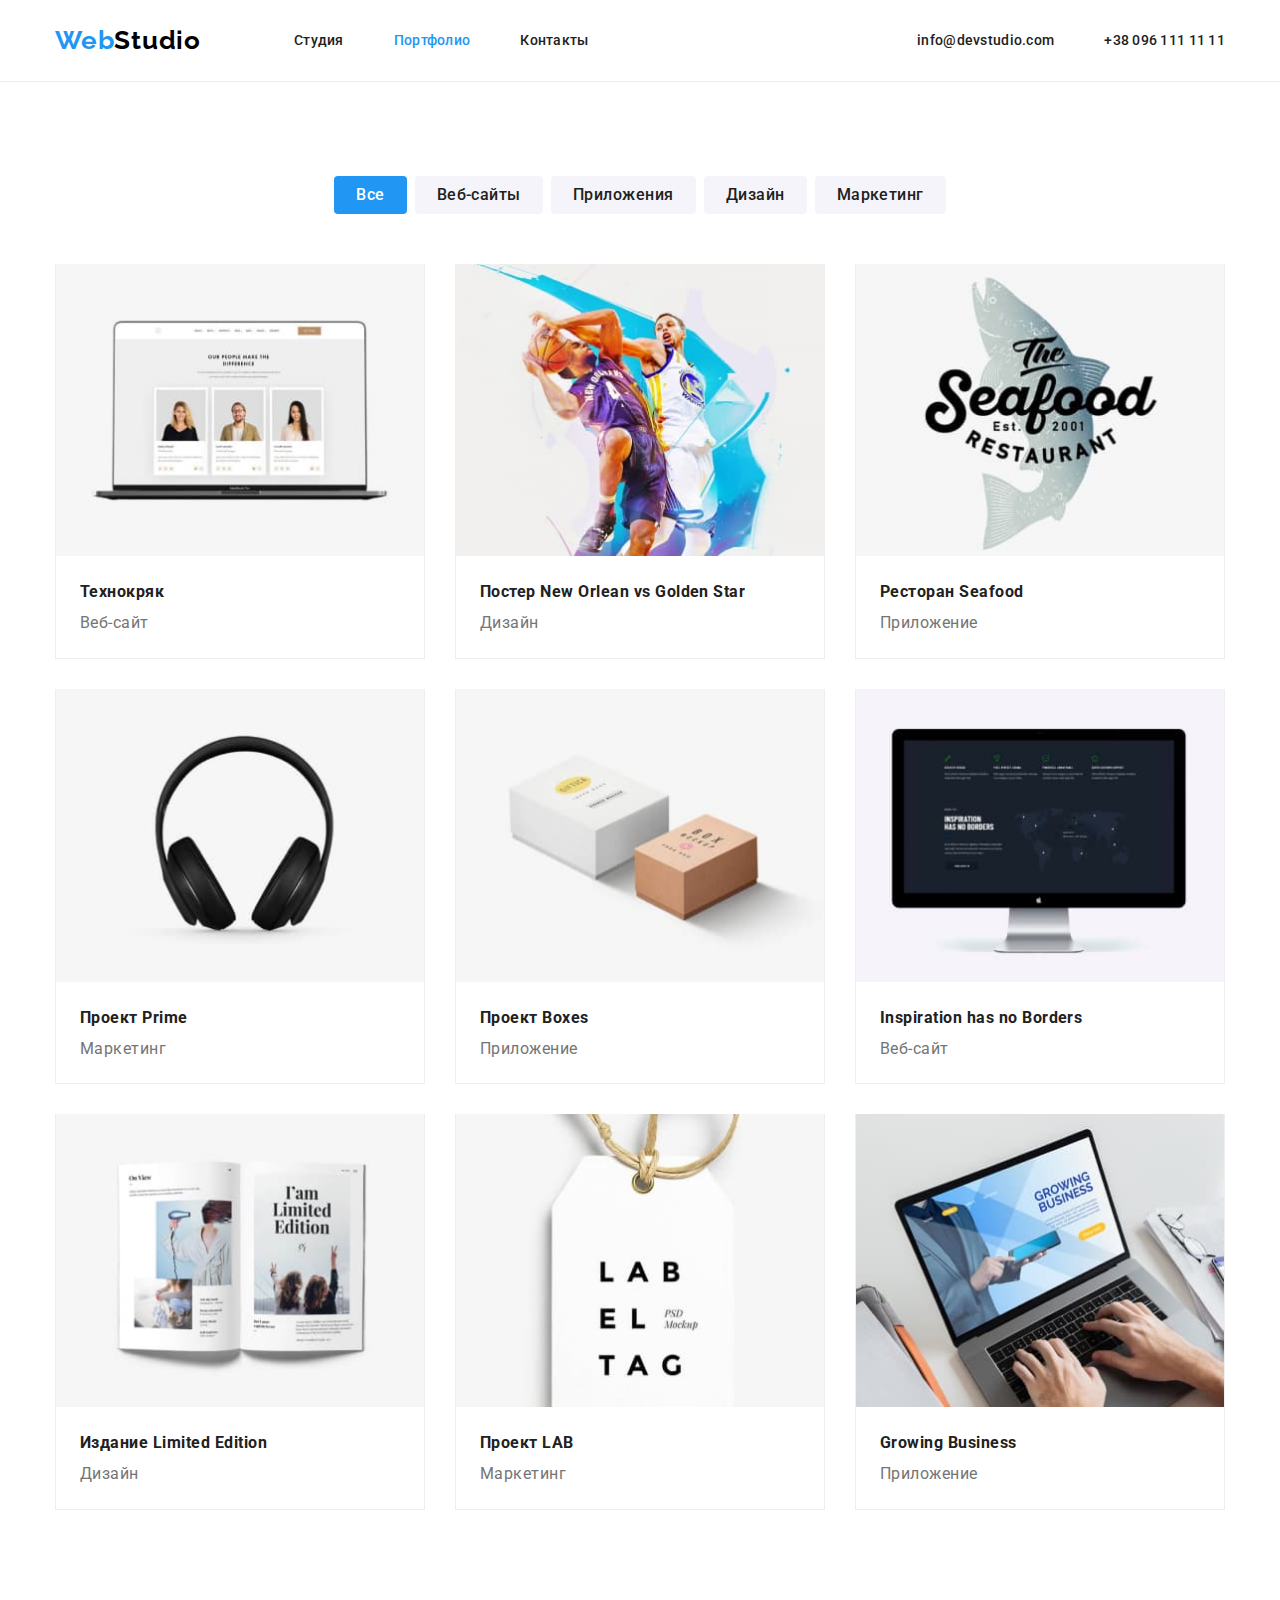
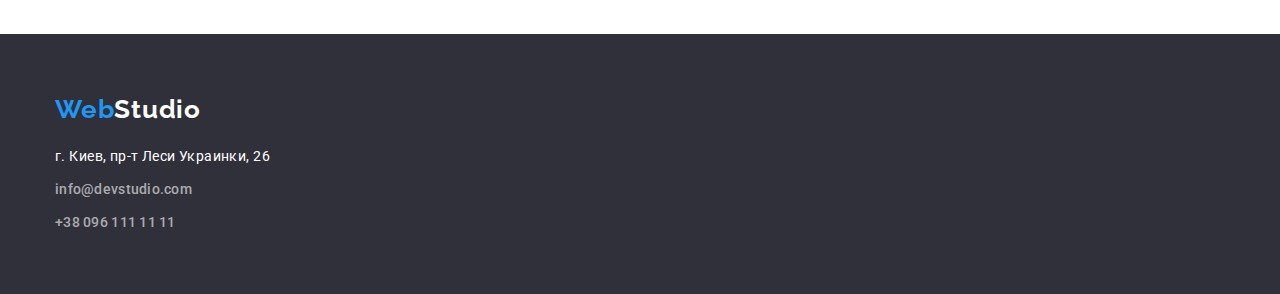
==== commit 9d84ad8f: "correction" ====
--- a/portfolio.html
+++ b/portfolio.html
@@ -11,6 +11,10 @@
       rel="stylesheet"
     />
     <title>Портфолио</title>
+    <link
+      rel="stylesheet"
+      href="https://cdnjs.cloudflare.com/ajax/libs/modern-normalize/1.0.0/modern-normalize.min.css"
+    />
     <link rel="stylesheet" href="./css/styles.css" />
   </head>
   <body class="body">
--- a/css/styles.css
+++ b/css/styles.css
@@ -109,7 +109,7 @@
   font-style: normal;
   font-weight: 500;
   font-size: 14px;
-  line-height: 1.14;
+  line-height: 1.71;
   letter-spacing: 0.02em;
   display: flex;
 }
@@ -136,6 +136,7 @@
   font-size: 44px;
   line-height: 1.36;
   letter-spacing: 0.06em;
+  margin-bottom: 30px;
 }
 
 .header2 {
@@ -189,7 +190,7 @@
 }
 
 .features_header {
-  margin-bottom: 20px;
+  margin-bottom: 10px;
 }
 
 .feautures_list {
@@ -218,6 +219,7 @@
   font-size: 14px;
   line-height: 1.71;
   letter-spacing: 0.03em;
+  max-width: 270px;
 }
 
 /* services */
